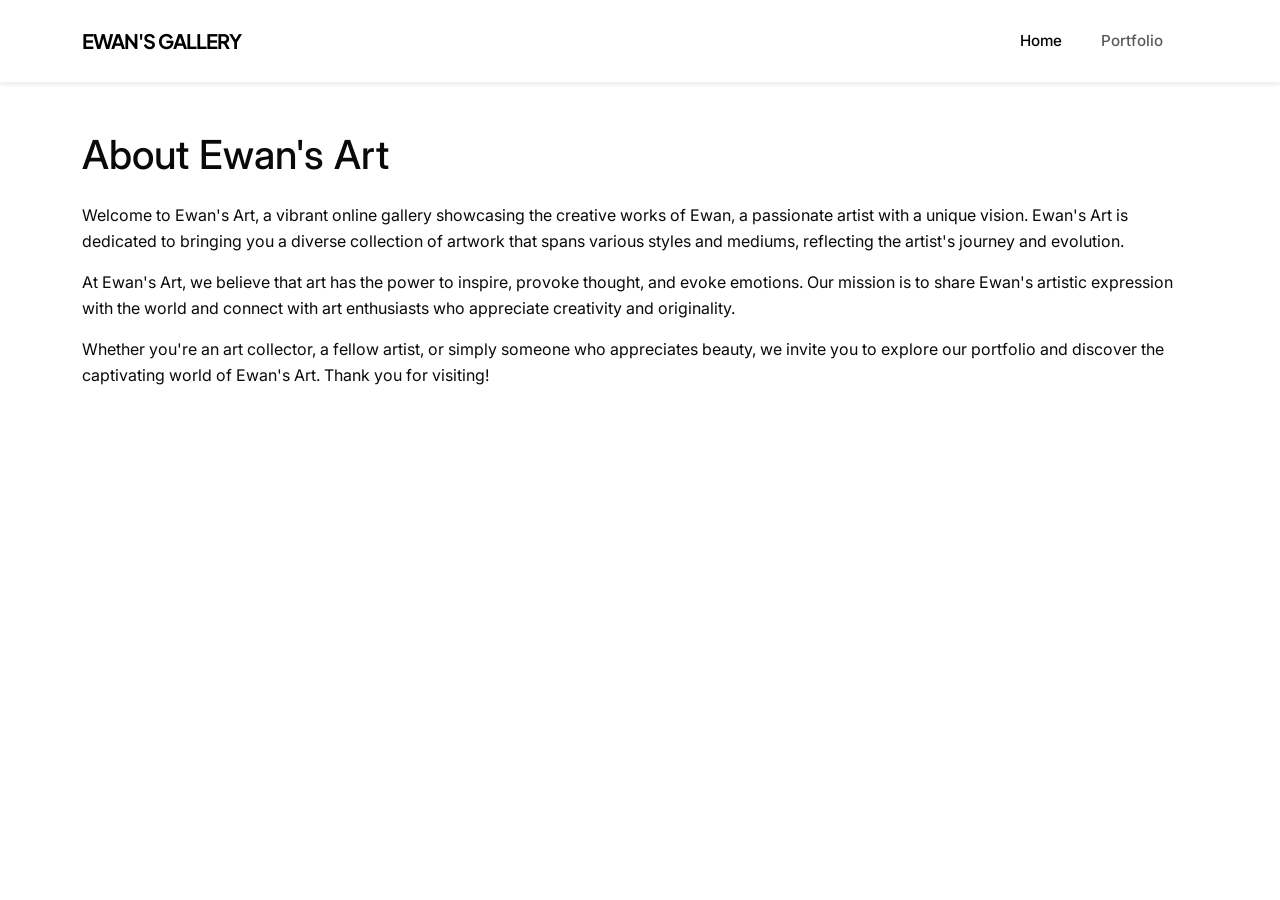
==== about.html @ e0314835 "Add files via upload" ====
<!DOCTYPE html>
<html lang="en">
<head>
    <meta charset="UTF-8">
    <meta name="viewport" content="width=device-width, initial-scale=1.0">
    <title>Ewan's Art | About</title>
    <link href="https://cdn.jsdelivr.net/npm/bootstrap@5.3.0/dist/css/bootstrap.min.css" rel="stylesheet">
    <link rel="stylesheet" href="style.css">
</head>
<body>

<nav class="navbar navbar-expand-lg navbar-light bg-white py-3 shadow-sm">
        <div class="container">
            <a class="navbar-brand fw-bold text-uppercase" href="home.html">Ewan's Gallery</a>
            <button class="navbar-toggler" type="button" data-bs-toggle="collapse" data-bs-target="#navbarNav">
                <span class="navbar-toggler-icon"></span>
            </button>
            <div class="collapse navbar-collapse" id="navbarNav">
                <ul class="navbar-nav ms-auto">
                    
                    <li class="nav-item"><a class="nav-link active" href="home.html">Home</a></li>
                    <li class="nav-item"><a class="nav-link" href="portfolio.html">Portfolio</a></li>
                    <li class="nav-item ms-lg-3">
                    </li>
                </ul>
            </div>
        </div>
    </nav>

    <div class="container my-5">
        <h1 class="mb-4">About Ewan's Art</h1>
        <p>Welcome to Ewan's Art, a vibrant online gallery showcasing the creative works of Ewan, a passionate artist with a unique vision. Ewan's Art is dedicated to bringing you a diverse collection of artwork that spans various styles and mediums, reflecting the artist's journey and evolution.</p>
        <p>At Ewan's Art, we believe that art has the power to inspire, provoke thought, and evoke emotions. Our mission is to share Ewan's artistic expression with the world and connect with art enthusiasts who appreciate creativity and originality.</p>
        <p>Whether you're an art collector, a fellow artist, or simply someone who appreciates beauty, we invite you to explore our portfolio and discover the captivating world of Ewan's Art. Thank you for visiting!</p>
    </div>
---- style.css ----
/* 1. Global Styles & Typography */
/* Band 2: Typography Improvements - Using refined weights and secondary font pairings */
@import url('https://fonts.googleapis.com/css2?family=Plus+Jakarta+Sans:wght@400;600;800&family=Inter:wght@400;500;600&display=swap');

:root {
    --cyan-accent: #00ffff;
    --green-accent: #39ff14;
    --deep-black: #0a0a0a;
    --soft-grey: #6c757d;
    --glass-shadow: 0 8px 32px 0 rgba(0, 0, 0, 0.08);
    --transition-smooth: all 0.4s cubic-bezier(0.165, 0.84, 0.44, 1);
}

body {
    font-family: 'Inter', sans-serif;
    color: var(--deep-black);
    line-height: 1.6;
    background-color: #ffffff;
    -webkit-font-smoothing: antialiased; /* Band 2: Refined text rendering */
}

/* 2. Navigation & Mobile Menu Fixes */
.navbar {
    transition: var(--transition-smooth);
    border-bottom: 1px solid rgba(0,0,0,0.05);
    background-color: #ffffff !important;
}

.navbar-brand {
    font-family: 'Plus Jakarta Sans', sans-serif;
    font-weight: 800;
    letter-spacing: -1px; /* Band 2: Custom kerning for logo */
}

/* Band 2: Refined Layout Control - Specific mobile menu behavior */
@media (max-width: 991px) {
    .navbar-collapse {
        background-color: #ffffff;
        padding: 1.5rem;
        margin-top: 1rem;
        border-radius: 12px;
        box-shadow: var(--glass-shadow);
        border: 1px solid rgba(0,0,0,0.05);
    }
    
    .nav-item {
        border-bottom: 1px solid #f8f9fa;
        width: 100%;
        text-align: left;
    }
}

.nav-link {
    font-weight: 500;
    font-size: 0.95rem;
    padding: 0.8rem 1.2rem !important;
    transition: var(--transition-smooth);
}

.nav-link:hover {
    color: var(--cyan-accent) !important;
}

/* 3. Hero Section */
.hero-section {
    min-height: 85vh;
    display: flex;
    align-items: center;
    background: radial-gradient(circle at top right, #f8fafc, #ffffff);
    padding: 100px 0;
}

.text-gradient-custom {
    background: linear-gradient(135deg, #00ced1 0%, #2ebf2e 100%);
    background-clip: text;
    -webkit-background-clip: text;
    -webkit-text-fill-color: transparent;
    display: inline-block;
}

h1.display-1, h1.display-2 {
    font-family: 'Plus Jakarta Sans', sans-serif;
    font-weight: 800;
    letter-spacing: -2.5px;
    line-height: 1.05;
}

/* 4. Portfolio Cards - Band 2: Consistent Component Design */
.card {
    border: none;
    transition: var(--transition-smooth);
    border-radius: 16px;
}

.card:hover {
    transform: translateY(-10px); /* Band 2: Layout interaction */
    box-shadow: 0 20px 40px rgba(0,0,0,0.08);
}

.card-img-top {
    transition: transform 0.6s ease;
}

.card:hover .card-img-top {
    transform: scale(1.05);
}

/* 5. Buttons & Interaction */
.btn {
    font-family: 'Plus Jakarta Sans', sans-serif;
    font-weight: 700;
    letter-spacing: 0.5px;
    text-transform: uppercase;
    font-size: 0.8rem;
    padding: 1rem 2.2rem;
    border-radius: 100px; /* Modern pill shape */
    transition: var(--transition-smooth);
}

.btn-dark {
    background-color: var(--deep-black);
    border: none;
}

.btn-dark:hover {
    background-color: var(--cyan-accent);
    color: var(--deep-black);
    transform: translateY(-3px);
    box-shadow: 0 10px 20px rgba(0, 255, 255, 0.25);
}


/* 6. Utility Classes */
.bg-soft-cyan { background-color: rgba(0, 255, 255, 0.1); }
.tracking-tight { letter-spacing: -0.05em; }
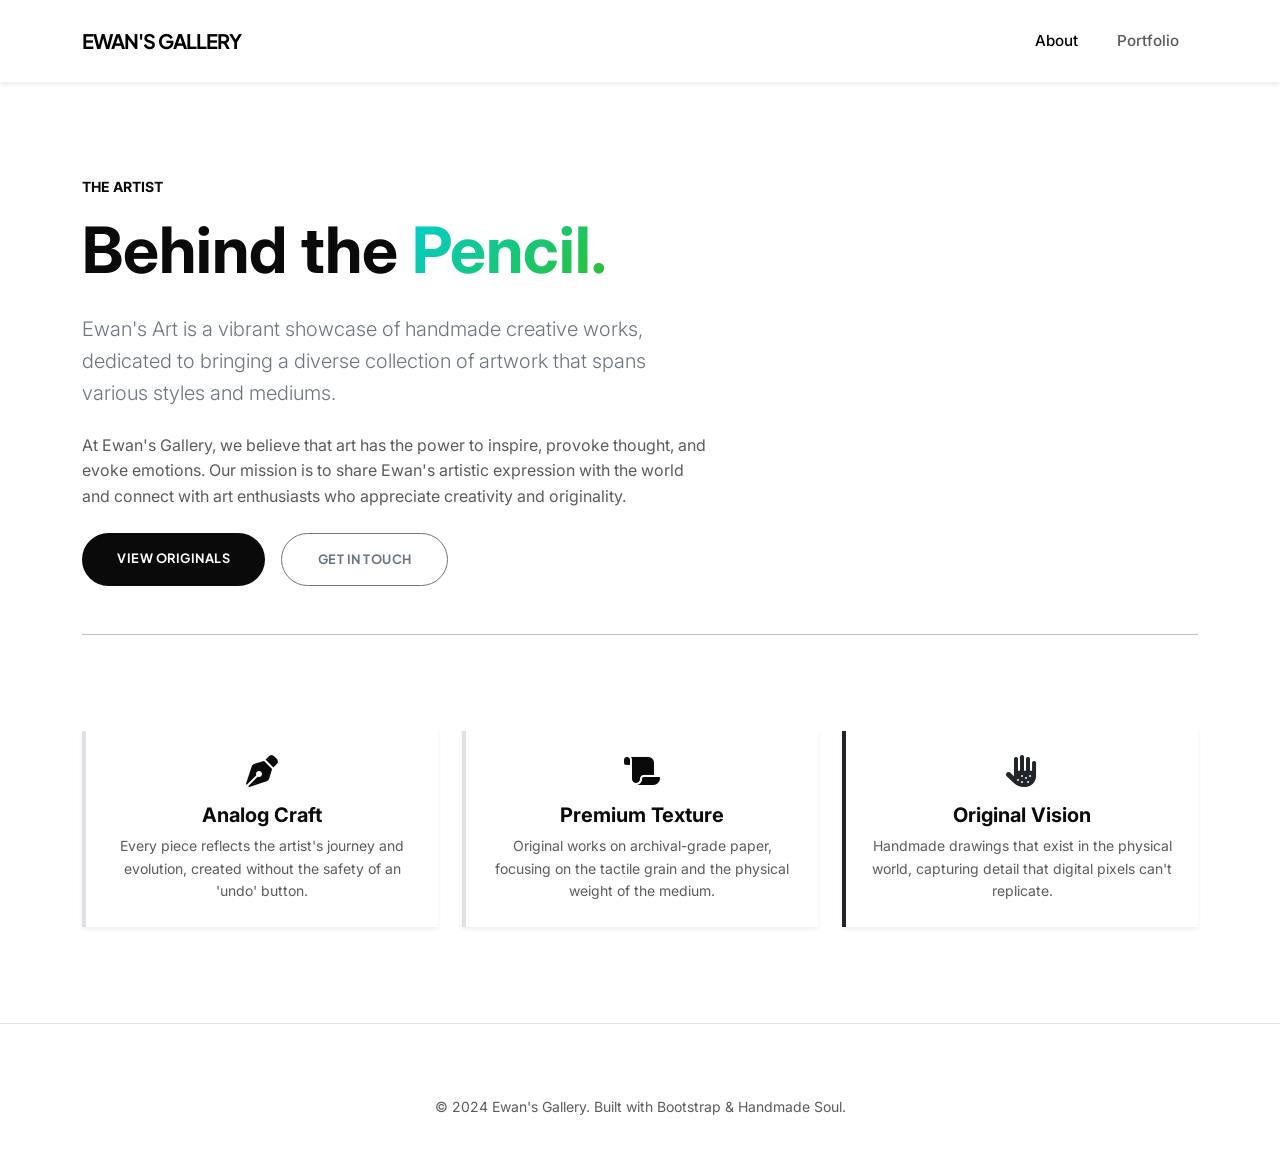
==== commit b0ac957a: "Revise About page layout and content Updated the About page with new content and styles." ====
--- a/about.html
+++ b/about.html
@@ -3,33 +3,84 @@
 <head>
     <meta charset="UTF-8">
     <meta name="viewport" content="width=device-width, initial-scale=1.0">
-    <title>Ewan's Art | About</title>
+    <title>Ewan's Gallery | About the Artist</title>
+    
     <link href="https://cdn.jsdelivr.net/npm/bootstrap@5.3.0/dist/css/bootstrap.min.css" rel="stylesheet">
+    <link rel="stylesheet" href="https://cdnjs.cloudflare.com/ajax/libs/animate.css/4.1.1/animate.min.css"/>
     <link rel="stylesheet" href="style.css">
+    <link rel="stylesheet" href="https://cdnjs.cloudflare.com/ajax/libs/font-awesome/6.4.0/css/all.min.css">
+    <link href="https://fonts.googleapis.com/css2?family=Plus+Jakarta+Sans:wght@400;600;800&family=Inter:wght@400;500&display=swap" rel="stylesheet">
 </head>
 <body>
 
-<nav class="navbar navbar-expand-lg navbar-light bg-white py-3 shadow-sm">
-        <div class="container">
-            <a class="navbar-brand fw-bold text-uppercase" href="home.html">Ewan's Gallery</a>
-            <button class="navbar-toggler" type="button" data-bs-toggle="collapse" data-bs-target="#navbarNav">
-                <span class="navbar-toggler-icon"></span>
-            </button>
-            <div class="collapse navbar-collapse" id="navbarNav">
-                <ul class="navbar-nav ms-auto">
-                    
-                    <li class="nav-item"><a class="nav-link active" href="home.html">Home</a></li>
-                    <li class="nav-item"><a class="nav-link" href="portfolio.html">Portfolio</a></li>
-                    <li class="nav-item ms-lg-3">
-                    </li>
-                </ul>
+<div class="page-transition-overlay"></div>
+
+<nav class="navbar navbar-expand-lg navbar-light bg-white py-3 sticky-top shadow-sm animate__animated animate__fadeInDown">
+    <div class="container">
+        <a class="navbar-brand fw-bold text-uppercase" href="home.html">Ewan's Gallery</a>
+        <button class="navbar-toggler border-0 shadow-none" type="button" data-bs-toggle="collapse" data-bs-target="#navbarNav">
+            <span class="navbar-toggler-icon"></span>
+        </button>
+        <div class="collapse navbar-collapse" id="navbarNav">
+            <ul class="navbar-nav ms-auto text-center text-lg-start align-items-center">
+                <li class="nav-item"><a class="nav-link px-lg-3 active" href="about.html">About</a></li>
+                <li class="nav-item"><a class="nav-link px-lg-3" href="portfolio.html">Portfolio</a></li>
+            </ul>
+        </div>
+    </div>
+</nav>
+
+<main class="py-5 mt-lg-5">
+    <div class="container">
+        <div class="row align-items-center g-5 mb-5">
+            <div class="col-lg-7 order-1 order-lg-2 animate__animated animate__fadeIn">
+                <h6 class="text-uppercase tracking-widest text-green fw-bold mb-3 small">The Artist</h6>
+                <h1 class="display-3 fw-bold mb-4">Behind the <span class="text-gradient-custom">Pencil.</span></h1>
+                <p class="lead text-secondary mb-4">Ewan's Art is a vibrant showcase of handmade creative works, dedicated to bringing a diverse collection of artwork that spans various styles and mediums.</p>
+                <p class="text-muted mb-4">At Ewan's Gallery, we believe that art has the power to inspire, provoke thought, and evoke emotions. Our mission is to share Ewan's artistic expression with the world and connect with art enthusiasts who appreciate creativity and originality.</p>
+                <div class="d-flex gap-3 mt-4">
+                    <a href="portfolio.html" class="btn btn-dark">View Originals</a>
+                    <a href="mailto:noreply@ewansgallery.com" class="btn btn-outline-secondary">Get in Touch</a>
+                </div>
             </div>
         </div>
-    </nav>
 
-    <div class="container my-5">
-        <h1 class="mb-4">About Ewan's Art</h1>
-        <p>Welcome to Ewan's Art, a vibrant online gallery showcasing the creative works of Ewan, a passionate artist with a unique vision. Ewan's Art is dedicated to bringing you a diverse collection of artwork that spans various styles and mediums, reflecting the artist's journey and evolution.</p>
-        <p>At Ewan's Art, we believe that art has the power to inspire, provoke thought, and evoke emotions. Our mission is to share Ewan's artistic expression with the world and connect with art enthusiasts who appreciate creativity and originality.</p>
-        <p>Whether you're an art collector, a fellow artist, or simply someone who appreciates beauty, we invite you to explore our portfolio and discover the captivating world of Ewan's Art. Thank you for visiting!</p>
-    </div>+        <hr class="my-5 opacity-5">
+
+        <div class="row g-4 text-center py-5">
+            <div class="col-md-4 animate__animated animate__fadeInUp">
+                <div class="p-4 border-start border-cyan border-4 bg-white shadow-sm h-100 transition-hover">
+                    <i class="fa-solid fa-pen-nib fa-2x mb-3 text-cyan"></i>
+                    <h5 class="fw-bold mb-2">Analog Craft</h5>
+                    <p class="small text-muted mb-0">Every piece reflects the artist's journey and evolution, created without the safety of an 'undo' button.</p>
+                </div>
+            </div>
+            <div class="col-md-4 animate__animated animate__fadeInUp animate__delay-1s">
+                <div class="p-4 border-start border-green border-4 bg-white shadow-sm h-100 transition-hover">
+                    <i class="fa-solid fa-scroll fa-2x mb-3 text-green"></i>
+                    <h5 class="fw-bold mb-2">Premium Texture</h5>
+                    <p class="small text-muted mb-0">Original works on archival-grade paper, focusing on the tactile grain and the physical weight of the medium.</p>
+                </div>
+            </div>
+            <div class="col-md-4 animate__animated animate__fadeInUp animate__delay-2s">
+                <div class="p-4 border-start border-dark border-4 bg-white shadow-sm h-100 transition-hover">
+                    <i class="fa-solid fa-hand-dots fa-2x mb-3 text-dark"></i>
+                    <h5 class="fw-bold mb-2">Original Vision</h5>
+                    <p class="small text-muted mb-0">Handmade drawings that exist in the physical world, capturing detail that digital pixels can't replicate.</p>
+                </div>
+            </div>
+        </div>
+    </div>
+</main>
+
+<footer class="py-5 bg-white border-top">
+    <div class="container text-center">
+        <div class="mb-4">
+        </div>
+        <p class="text-muted mb-0 small">&copy; 2024 Ewan's Gallery. Built with Bootstrap & Handmade Soul.</p>
+    </div>
+</footer>
+
+<script src="https://cdn.jsdelivr.net/npm/bootstrap@5.3.0/dist/js/bootstrap.bundle.min.js"></script>
+</body>
+</html>
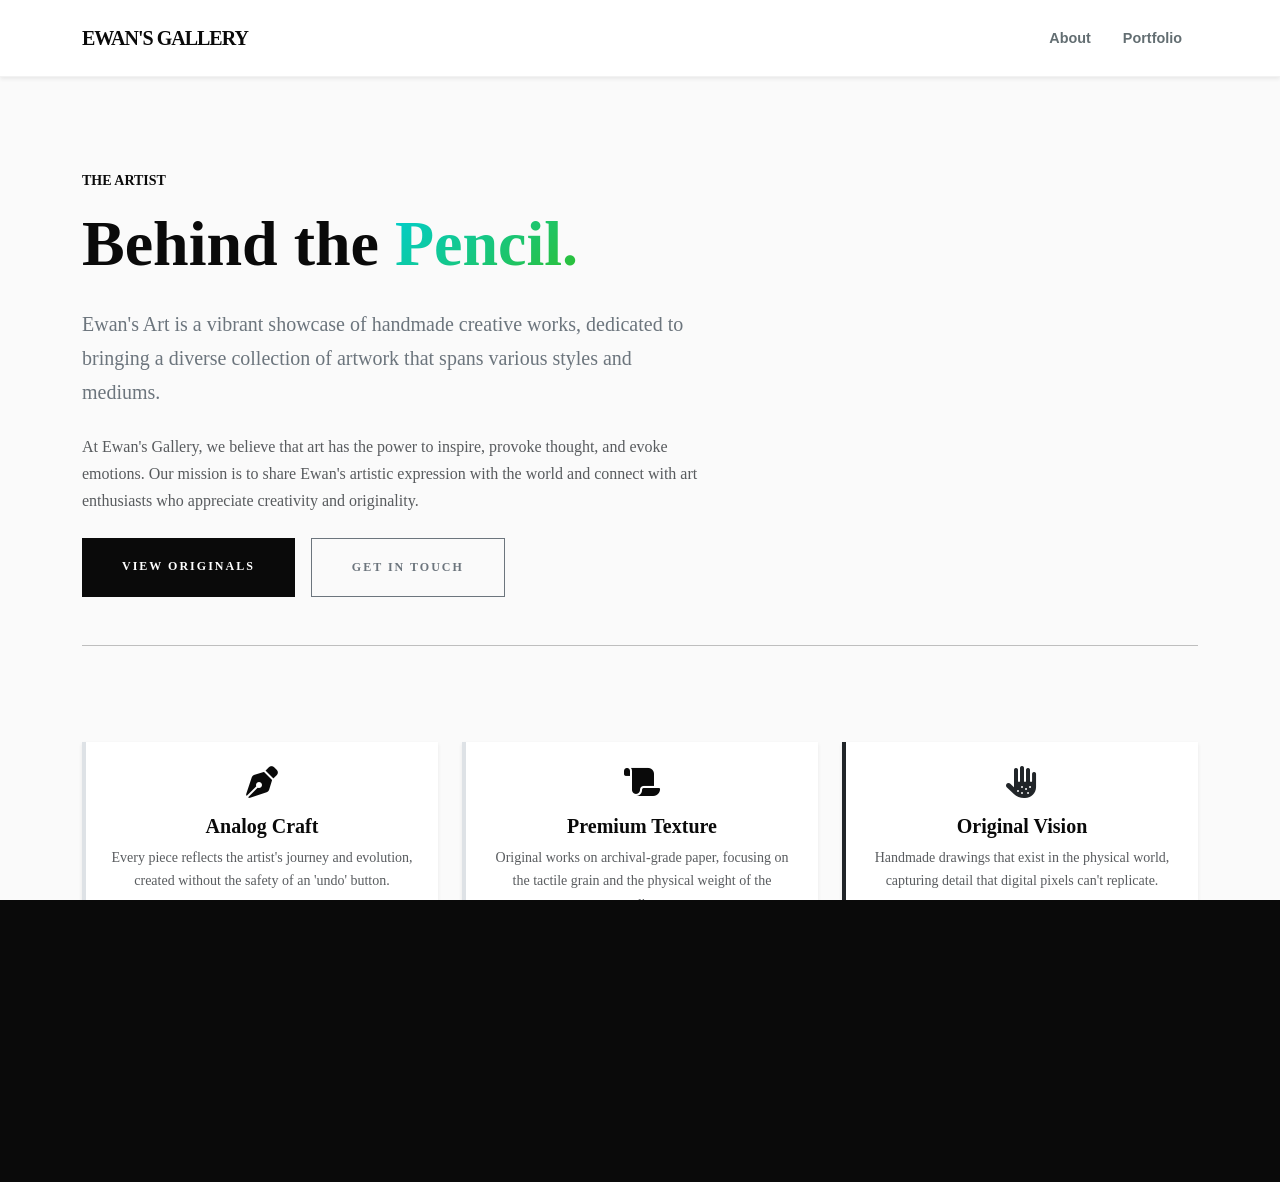
==== commit 63c98867: "Fix HTML formatting and update navbar link" ====
--- a/about.html
+++ b/about.html
@@ -17,7 +17,7 @@
 
 <nav class="navbar navbar-expand-lg navbar-light bg-white py-3 sticky-top shadow-sm animate__animated animate__fadeInDown">
     <div class="container">
-        <a class="navbar-brand fw-bold text-uppercase" href="home.html">Ewan's Gallery</a>
+        <a class="navbar-brand fw-bold text-uppercase" href="index.html">Ewan's Gallery</a>
         <button class="navbar-toggler border-0 shadow-none" type="button" data-bs-toggle="collapse" data-bs-target="#navbarNav">
             <span class="navbar-toggler-icon"></span>
         </button>
@@ -84,3 +84,4 @@
 <script src="https://cdn.jsdelivr.net/npm/bootstrap@5.3.0/dist/js/bootstrap.bundle.min.js"></script>
 </body>
 </html>
+
--- a/style.css
+++ b/style.css
@@ -1,59 +1,60 @@
-/* 1. Global Styles & Typography */
-/* Band 2: Typography Improvements - Using refined weights and secondary font pairings */
-@import url('https://fonts.googleapis.com/css2?family=Plus+Jakarta+Sans:wght@400;600;800&family=Inter:wght@400;500;600&display=swap');
+/* Master Stylesheet: Ewan's Handmade Gallery 
+    Theme: Analog Soul x Digital Vibrancy
+    Colors: Cyan, Green, Black, Grey
+*/
+
+/* 1. GLOBAL CONFIG & LIBRARIES */
+@import url('https://cdnjs.cloudflare.com/ajax/libs/animate.css/4.1.1/animate.min.css');
 
 :root {
-    --cyan-accent: #00ffff;
-    --green-accent: #39ff14;
+    /* Your Core Palette */
+    --cyan-accent: #00ced1;
+    --green-accent: #2ebf2e;
     --deep-black: #0a0a0a;
-    --soft-grey: #6c757d;
+    --soft-grey: #636e72;
+    --paper-white: #fafafa;
+    
+    /* UI Polish */
     --glass-shadow: 0 8px 32px 0 rgba(0, 0, 0, 0.08);
-    --transition-smooth: all 0.4s cubic-bezier(0.165, 0.84, 0.44, 1);
+    --transition-smooth: all 0.5s cubic-bezier(0.165, 0.84, 0.44, 1);
 }
 
+/* 2. BASE TYPOGRAPHY (Handmade Focus) */
 body {
-    font-family: 'Inter', sans-serif;
+    /* System Serif for that professional gallery catalog feel */
+    font-family: -apple-system, "Segoe UI", "Georgia", serif;
     color: var(--deep-black);
-    line-height: 1.6;
-    background-color: #ffffff;
-    -webkit-font-smoothing: antialiased; /* Band 2: Refined text rendering */
+    background-color: var(--paper-white);
+    line-height: 1.7;
+    -webkit-font-smoothing: antialiased;
+    overflow-x: hidden;
 }
 
-/* 2. Navigation & Mobile Menu Fixes */
+h1, h2, .navbar-brand {
+    font-family: "Georgia", Times, serif;
+    font-weight: 800;
+}
+
+/* 3. PROFESSIONAL NAVIGATION */
 .navbar {
     transition: var(--transition-smooth);
     border-bottom: 1px solid rgba(0,0,0,0.05);
-    background-color: #ffffff !important;
+    background-color: rgba(255, 255, 255, 0.98) !important;
+    backdrop-filter: blur(10px);
+    z-index: 1050;
 }
 
 .navbar-brand {
-    font-family: 'Plus Jakarta Sans', sans-serif;
-    font-weight: 800;
-    letter-spacing: -1px; /* Band 2: Custom kerning for logo */
-}
-
-/* Band 2: Refined Layout Control - Specific mobile menu behavior */
-@media (max-width: 991px) {
-    .navbar-collapse {
-        background-color: #ffffff;
-        padding: 1.5rem;
-        margin-top: 1rem;
-        border-radius: 12px;
-        box-shadow: var(--glass-shadow);
-        border: 1px solid rgba(0,0,0,0.05);
-    }
-    
-    .nav-item {
-        border-bottom: 1px solid #f8f9fa;
-        width: 100%;
-        text-align: left;
-    }
+    letter-spacing: -1px;
+    text-transform: uppercase;
+    color: var(--deep-black) !important;
 }
 
 .nav-link {
-    font-weight: 500;
-    font-size: 0.95rem;
-    padding: 0.8rem 1.2rem !important;
+    font-family: -apple-system, sans-serif; /* San-serif for UI elements */
+    font-weight: 600;
+    font-size: 0.9rem;
+    color: var(--soft-grey) !important;
     transition: var(--transition-smooth);
 }
 
@@ -61,59 +62,58 @@
     color: var(--cyan-accent) !important;
 }
 
-/* 3. Hero Section */
-.hero-section {
-    min-height: 85vh;
-    display: flex;
-    align-items: center;
-    background: radial-gradient(circle at top right, #f8fafc, #ffffff);
-    padding: 100px 0;
-}
-
+/* 4. HERO SECTION (Custom Breakpoints) */
 .text-gradient-custom {
-    background: linear-gradient(135deg, #00ced1 0%, #2ebf2e 100%);
+    background: linear-gradient(135deg, var(--cyan-accent) 0%, var(--green-accent) 100%);
     background-clip: text;
     -webkit-background-clip: text;
     -webkit-text-fill-color: transparent;
     display: inline-block;
 }
 
-h1.display-1, h1.display-2 {
-    font-family: 'Plus Jakarta Sans', sans-serif;
-    font-weight: 800;
-    letter-spacing: -2.5px;
+h1.display-1 {
+    font-size: calc(3rem + 2vw); /* Fluid typography */
+    letter-spacing: -3px;
     line-height: 1.05;
 }
 
-/* 4. Portfolio Cards - Band 2: Consistent Component Design */
-.card {
-    border: none;
-    transition: var(--transition-smooth);
-    border-radius: 16px;
+@media (max-width: 768px) {
+    h1.display-1 { font-size: 3.5rem; }
 }
 
-.card:hover {
-    transform: translateY(-10px); /* Band 2: Layout interaction */
-    box-shadow: 0 20px 40px rgba(0,0,0,0.08);
+/* 5. CUSTOM COMPONENT: THE ART CARD (Beyond Bootstrap) */
+.art-card {
+    position: relative;
+    border: 1px solid rgba(0,0,0,0.05);
+    background: #ffffff;
+    padding: 12px; /* Physical "Matte" frame effect */
+    transition: var(--transition-smooth);
+    border-radius: 2px; /* Sharper corners for frames */
 }
 
-.card-img-top {
-    transition: transform 0.6s ease;
+.art-card:hover {
+    transform: translateY(-10px);
+    box-shadow: 0 20px 40px rgba(0,0,0,0.1);
+    border-color: var(--cyan-accent);
 }
 
-.card:hover .card-img-top {
-    transform: scale(1.05);
+.art-card .card-img-top {
+    filter: grayscale(10%);
+    transition: filter 0.4s ease;
 }
 
-/* 5. Buttons & Interaction */
+.art-card:hover .card-img-top {
+    filter: grayscale(0%);
+}
+
+/* 6. BUTTONS (Customized Defaults) */
 .btn {
-    font-family: 'Plus Jakarta Sans', sans-serif;
+    border-radius: 0; /* Boxy gallery style */
+    text-transform: uppercase;
+    letter-spacing: 2px;
+    font-size: 0.75rem;
     font-weight: 700;
-    letter-spacing: 0.5px;
-    text-transform: uppercase;
-    font-size: 0.8rem;
-    padding: 1rem 2.2rem;
-    border-radius: 100px; /* Modern pill shape */
+    padding: 1.2rem 2.5rem;
     transition: var(--transition-smooth);
 }
 
@@ -126,10 +126,20 @@
     background-color: var(--cyan-accent);
     color: var(--deep-black);
     transform: translateY(-3px);
-    box-shadow: 0 10px 20px rgba(0, 255, 255, 0.25);
 }
 
+/* 7. PAGE TRANSITION OVERLAY */
+.page-transition-overlay {
+    position: fixed;
+    top: 0; left: 0;
+    width: 100%; height: 100%;
+    background: var(--deep-black);
+    z-index: 9999;
+    pointer-events: none;
+    transform: translateY(100%);
+    transition: transform 0.6s cubic-bezier(0.77, 0, 0.175, 1);
+}
 
-/* 6. Utility Classes */
-.bg-soft-cyan { background-color: rgba(0, 255, 255, 0.1); }
-.tracking-tight { letter-spacing: -0.05em; }+.is-transitioning .page-transition-overlay {
+    transform: translateY(0%);
+}
